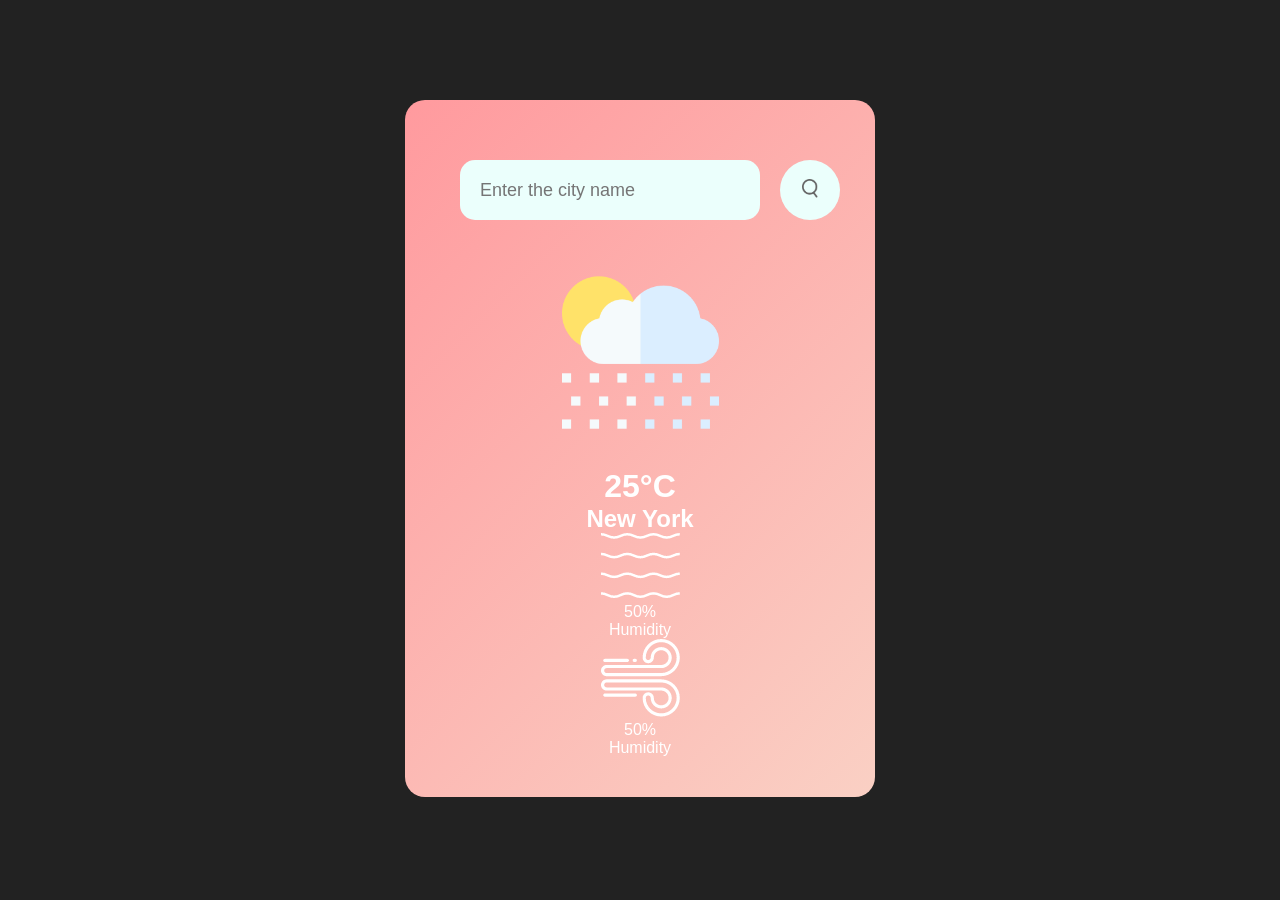
==== BoringWeatherApp/index.html @ 9c814059 "Weather UI fundamentals: html + css+ images(js incoming)" ====
<!DOCTYPE html>
<html lang="en">
<head>
    <meta charset="UTF-8">
    <meta name="viewport" content="width=device-width, initial-scale=1.0">
    <title>Weather App</title>
    <link rel="stylesheet" href="styles.css">
</head>
<body>
    <div class="card">
        <div class="search">
            <input type="text" name="city-name" id="cityName" placeholder="Enter the city name" spellcheck="false">
            <button><img src="weather-app-img/images/search.png" alt=""></button>
        </div>

        <div class="weather">
            <img src="weather-app-img/images/rain.png" class="weather-icon">
            <h1 class="temp">
                25&#176;C
            </h1>
            <h2 class="city">New York</h2>
            <div class="details">
                <div class="col">
                    <img src="weather-app-img/images/humidity.png">
                    <div>
                        <p class="humidity">50%</p>
                        <p>Humidity</p>
                    </div>
                </div>
                <div class="col">
                    <img src="weather-app-img/images/wind.png">
                    <div>
                        <p class="humidity">50%</p>
                        <p>Humidity</p>
                    </div>
                </div>
            </div>
        </div>
    </div>

    <script src="script.js"></script>
    
</body>
</html>
---- BoringWeatherApp/styles.css ----
*{
    margin: 0;
    padding: 0;
    font-family: 'Poppins', sans-serif;
    box-sizing: border-box;
}

body{ background: #222;
}

.card{
    width: 90%;
    max-width: 470px;
    background: linear-gradient(135deg, #ff9a9e, #fad0c4);
    color: #fff;
    margin: 100px auto 0;
    border-radius: 20px;
    padding: 40px 35px;
    text-align: center;
}   

.search{
    width: 100%;
    display: flex;
    align-items: center;
    justify-content: space-between;;
}

.search input{
    border:0;
    outline:0;
    background: #ebfffc;
    border-radius: 15px;
    margin: 20px;
    padding: 10px 20px;
    font-size: 18px;
    flex: 1;
    height: 60px;
}

.search button{
    border:0;
    outline:0;
    background: #ebfffc;
    border-radius: 50%;
    cursor: pointer;
    width: 60px;
    height: 60px;
}

.search button img{
    width: 16px;
}
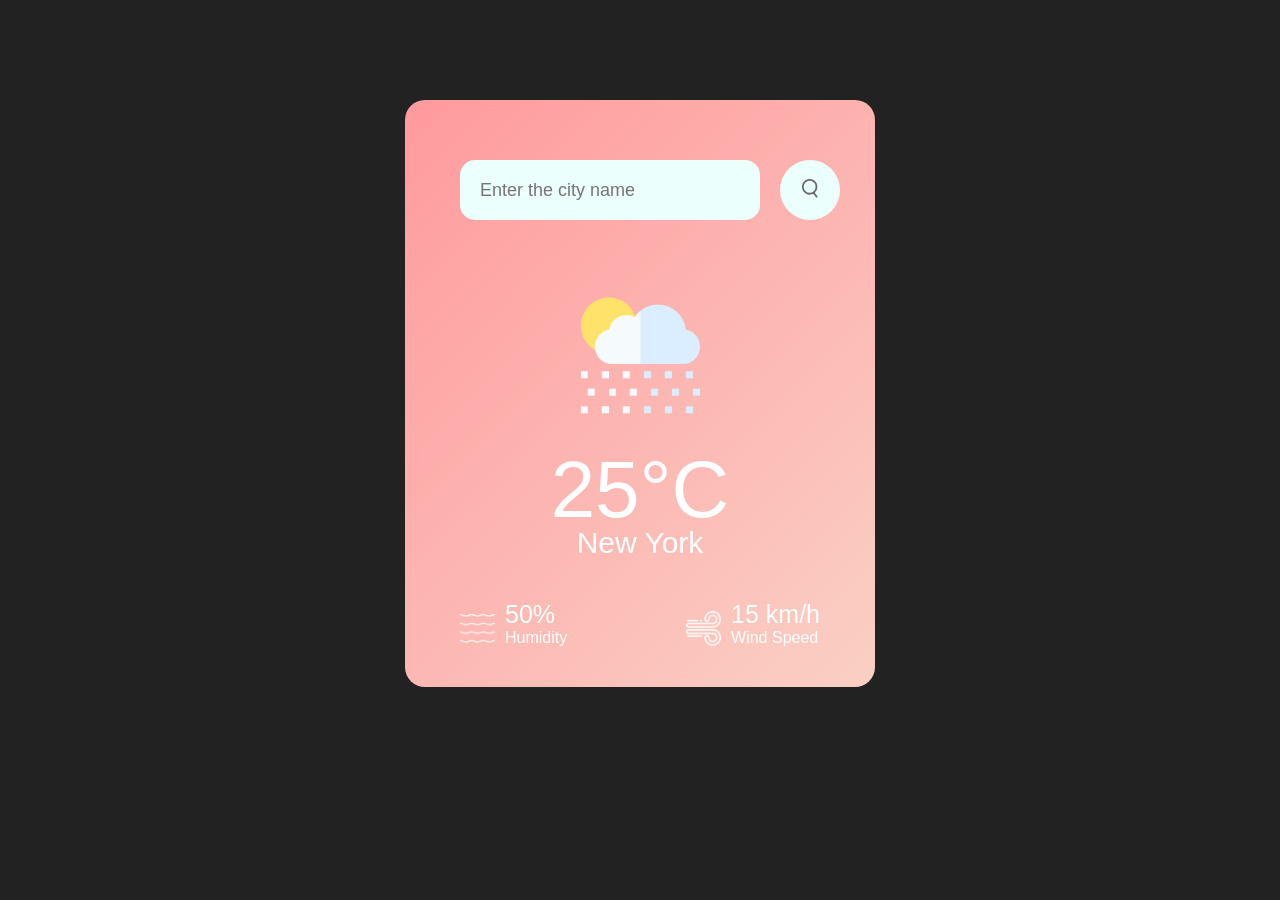
==== commit 766becc6: "Front-end Completion" ====
--- a/BoringWeatherApp/index.html
+++ b/BoringWeatherApp/index.html
@@ -30,8 +30,8 @@
                 <div class="col">
                     <img src="weather-app-img/images/wind.png">
                     <div>
-                        <p class="humidity">50%</p>
-                        <p>Humidity</p>
+                        <p class="wind">15 km/h</p>
+                        <p>Wind Speed</p>
                     </div>
                 </div>
             </div>
--- a/BoringWeatherApp/styles.css
+++ b/BoringWeatherApp/styles.css
@@ -50,4 +50,44 @@
 
 .search button img{
     width: 16px;
+}
+
+.weather-icon{
+    width: 170px;
+    margin-top: 30px;
+}
+
+.weather h1{
+    font-size: 80px;
+    font-weight: 500;
+}
+
+.weather h2{
+    font-size: 30px;
+    font-weight: 400;
+    margin-top: -10px;
+}
+
+.details{
+    display: flex;
+    justify-content: space-between;
+    align-items: center;
+    padding: 0 20px;
+    margin-top: 50px;
+}
+
+.col{
+    display: flex;
+    align-items: center;
+    text-align: left;
+}
+
+.col img{
+    width: 35px;
+    margin-right: 10px;
+}
+
+.humidity, .wind{
+    font-size: 25px;
+    margin-top: -10px;
 }
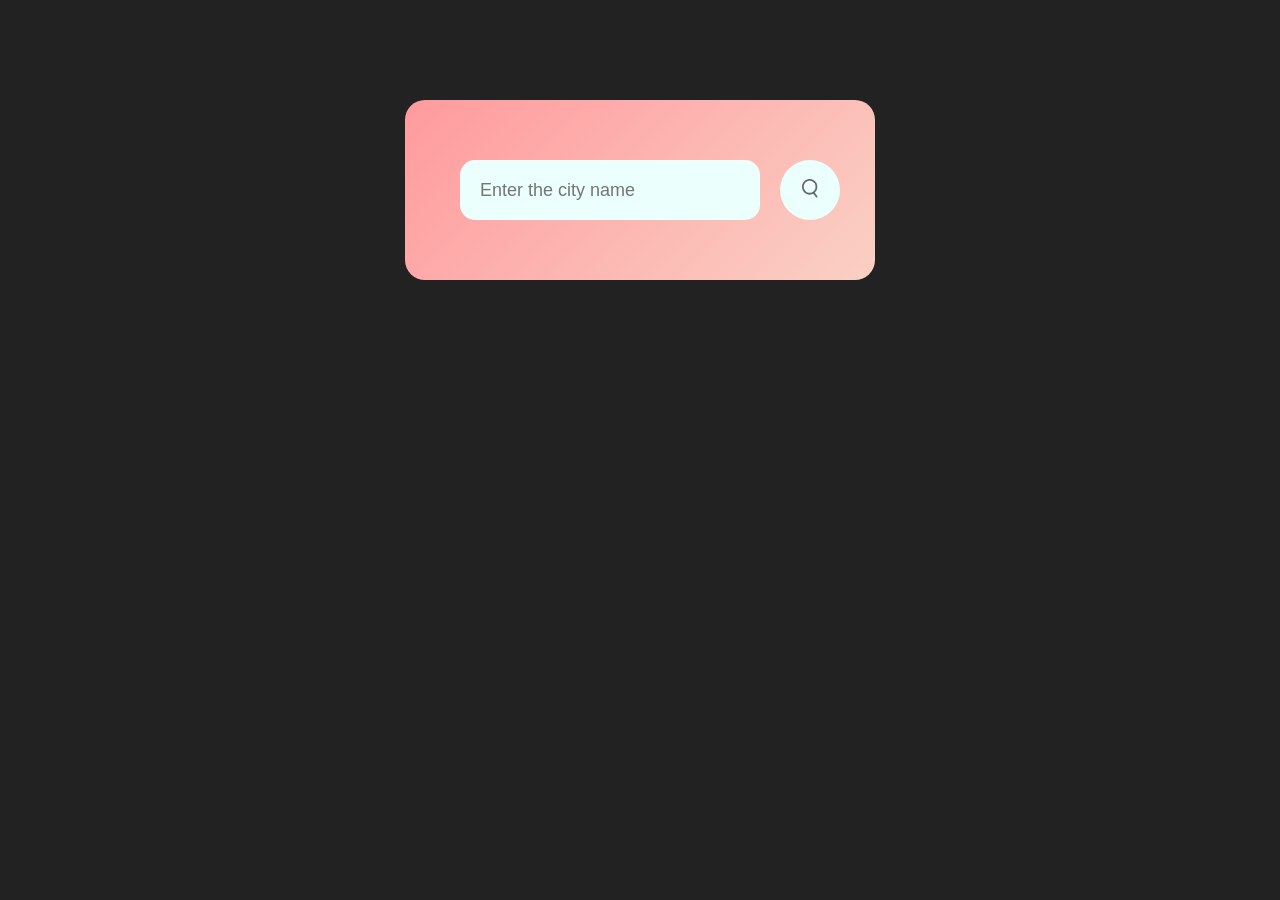
==== commit 69e88415: "Added JavaScript. Finished up the HTMLand CSS. Good times" ====
--- a/BoringWeatherApp/index.html
+++ b/BoringWeatherApp/index.html
@@ -10,10 +10,12 @@
     <div class="card">
         <div class="search">
             <input type="text" name="city-name" id="cityName" placeholder="Enter the city name" spellcheck="false">
-            <button><img src="weather-app-img/images/search.png" alt=""></button>
+            <button onclick="getWeather()"><img src="weather-app-img/images/search.png" alt=""></button>
         </div>
-
+        <div class="error">
+            <p>Invalid city name</p></div>
         <div class="weather">
+            
             <img src="weather-app-img/images/rain.png" class="weather-icon">
             <h1 class="temp">
                 25&#176;C
--- a/BoringWeatherApp/styles.css
+++ b/BoringWeatherApp/styles.css
@@ -90,4 +90,14 @@
 .humidity, .wind{
     font-size: 25px;
     margin-top: -10px;
+}
+.weather{
+    display: none;
+}
+
+.error{
+    font-size: 25px;
+    color: red;
+    font-weight: 800;
+    display: none;
 }
